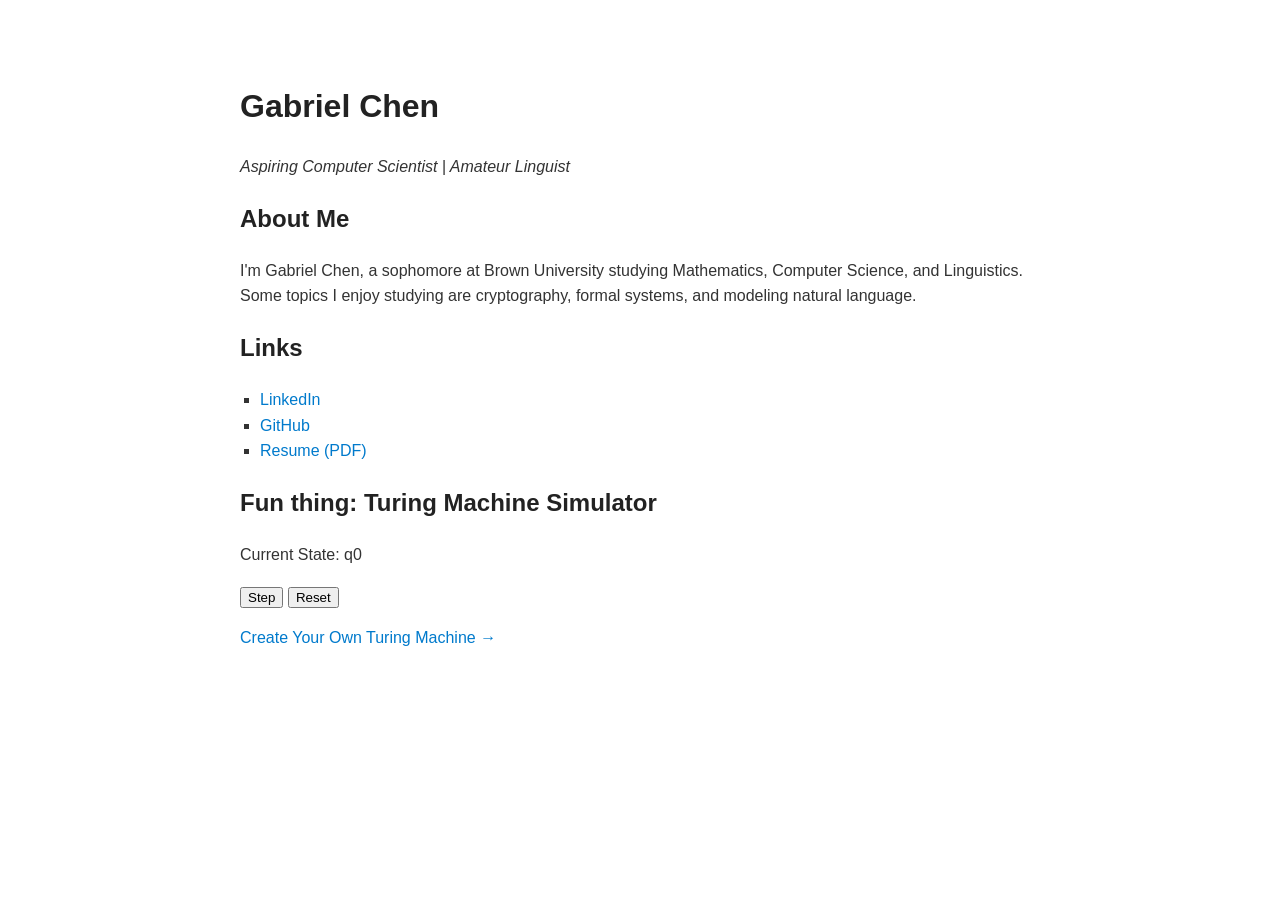
==== index.html @ 01967eda "lots" ====
<!DOCTYPE html>
<html lang="en">
<head>
    <meta charset="UTF-8">
    <title>Gabriel Chen</title>
    <style>
        body {
            font-family: Arial, sans-serif;
            max-width: 800px;
            margin: 40px auto;
            padding: 20px;
            line-height: 1.6;
            color: #333;
        }
        h1, h2 {
            color: #222;
        }
        a {
            color: #007acc;
            text-decoration: none;
        }
        a:hover {
            text-decoration: underline;
        }
        ul {
            list-style-type: square;
            padding-left: 20px;
        }
        .headshot {
            width: 120px;
            border-radius: 50%;
            margin-bottom: 20px;
        }
    </style>
</head>
<body>

    <h1>Gabriel Chen</h1>
    <p><em>Aspiring Computer Scientist | Amateur Linguist</em></p>

    <!-- Optional Headshot -->
    <!-- <img src="headshot.jpg" alt="Gabriel Chen" class="headshot"> -->

    <h2>About Me</h2>
    <p>
        I'm Gabriel Chen, a sophomore at Brown University studying Mathematics, Computer Science, 
        and Linguistics. Some topics I enjoy studying are cryptography, formal systems, 
        and modeling natural language.
    </p>

    <h2>Links</h2>
    <ul>
        <li><a href="https://www.linkedin.com/in/gabriel-chen-724387316/" target="_blank">LinkedIn</a></li>
        <li><a href="https://github.com/gabechen" target="_blank">GitHub</a></li>
        <li><a href="Gabriel Chen - Brown University Math CS.pdf" target="_blank">Resume (PDF)</a></li>
    </ul>

    <h2>Fun thing: Turing Machine Simulator</h2>
    <div id="tapeDisplay" class="tape"></div>
    <p>Current State: <span id="currentState">q0</span></p>
    <button onclick="step()">Step</button>
    <button onclick="reset()">Reset</button>
    <p><a href="create-your-own.html">Create Your Own Turing Machine →</a></p>
    <!--<h2>Projects</h2>
    <ul>
        <li>
            <strong>Placeholder
        </li>
    </ul>

    <h2>Research</h2>
    <ul>
        <li>
            <strong>Placeholder
        </li>
    </ul>

    <p style="margin-top: 40px; font-size: 0.9em;">
        © 2025 Gabriel Chen • Last updated August 2025
    </p> -->

</body>
</html>
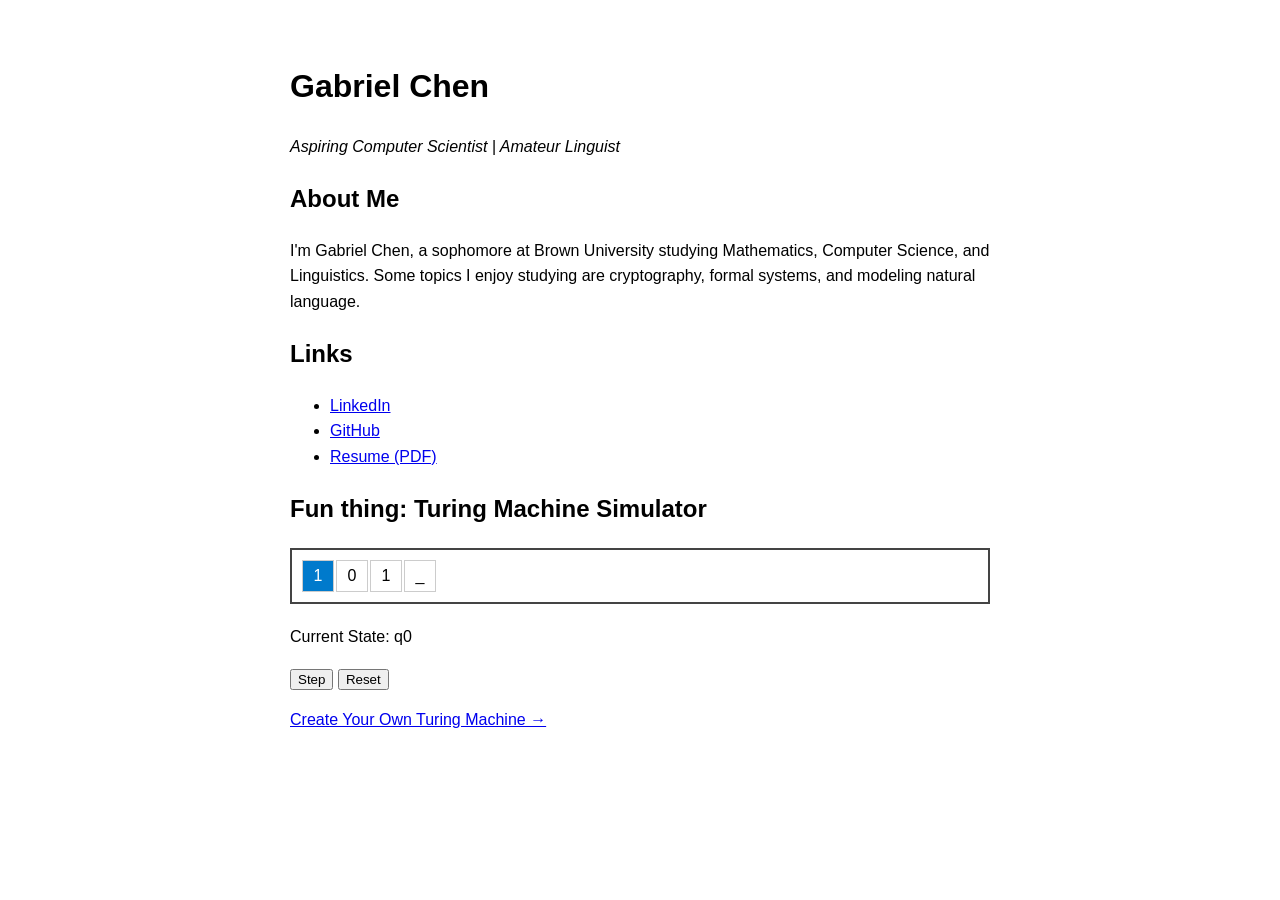
==== commit aecc0bd6: "style stuff" ====
--- a/index.html
+++ b/index.html
@@ -3,35 +3,8 @@
 <head>
     <meta charset="UTF-8">
     <title>Gabriel Chen</title>
-    <style>
-        body {
-            font-family: Arial, sans-serif;
-            max-width: 800px;
-            margin: 40px auto;
-            padding: 20px;
-            line-height: 1.6;
-            color: #333;
-        }
-        h1, h2 {
-            color: #222;
-        }
-        a {
-            color: #007acc;
-            text-decoration: none;
-        }
-        a:hover {
-            text-decoration: underline;
-        }
-        ul {
-            list-style-type: square;
-            padding-left: 20px;
-        }
-        .headshot {
-            width: 120px;
-            border-radius: 50%;
-            margin-bottom: 20px;
-        }
-    </style>
+    <link rel="stylesheet" href="style.css">
+    <script src="script.js" defer></script>
 </head>
 <body>
 
--- a/style.css
+++ b/style.css
@@ -0,0 +1,25 @@
+body {
+    font-family: Arial, sans-serif;
+    padding: 40px;
+    max-width: 700px;
+    margin: auto;
+    line-height: 1.6;
+}
+.tape {
+    display: flex;
+    border: 2px solid #444;
+    padding: 10px;
+    margin: 20px 0;
+}
+.tape div {
+    width: 30px;
+    height: 30px;
+    border: 1px solid #ccc;
+    text-align: center;
+    line-height: 30px;
+    margin-right: 2px;
+}
+.tape .head {
+    background-color: #007acc;
+    color: white;
+}
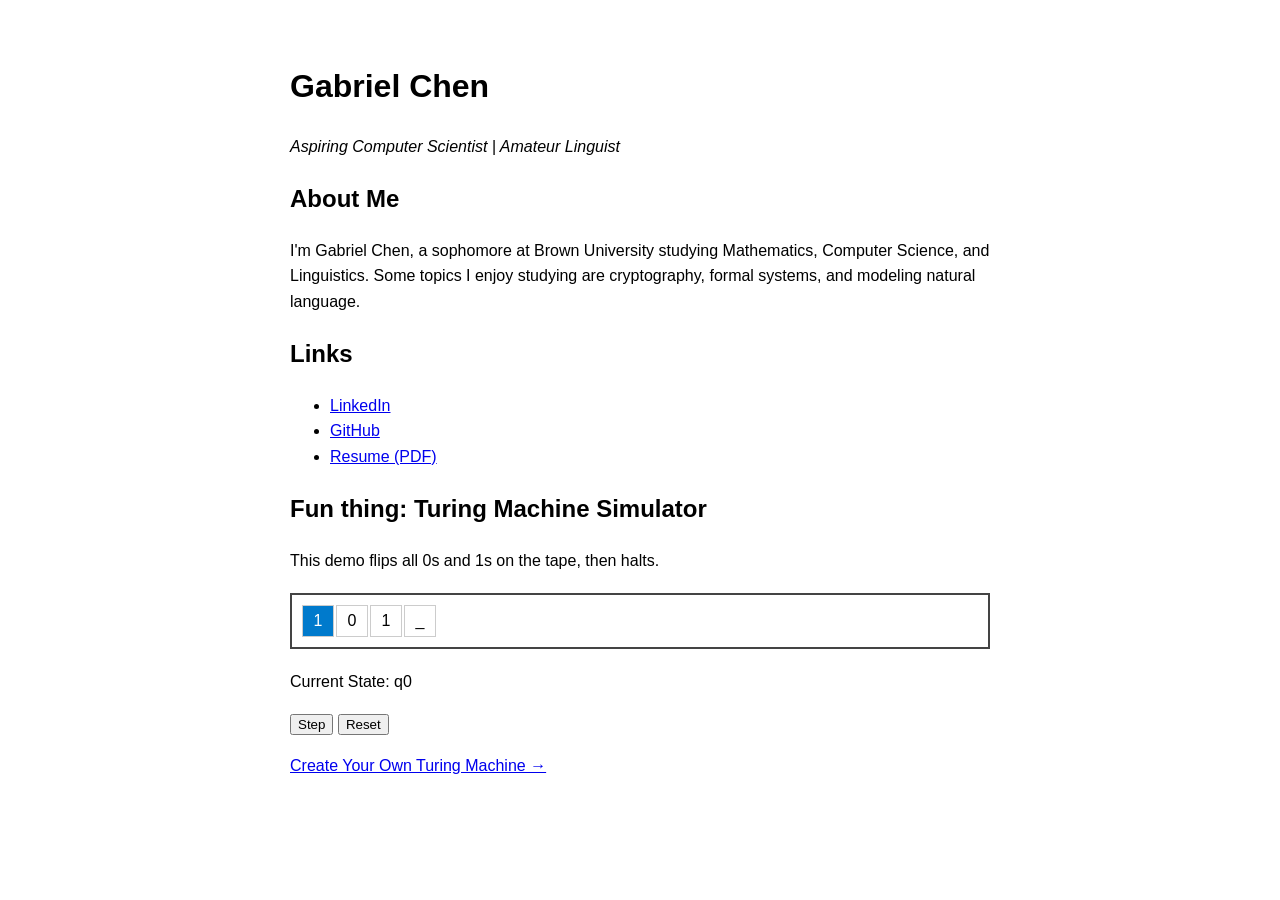
==== commit 77e3df17: "dafd" ====
--- a/index.html
+++ b/index.html
@@ -29,10 +29,13 @@
     </ul>
 
     <h2>Fun thing: Turing Machine Simulator</h2>
+    <p>This demo flips all 0s and 1s on the tape, then halts.</p>
+    
     <div id="tapeDisplay" class="tape"></div>
     <p>Current State: <span id="currentState">q0</span></p>
     <button onclick="step()">Step</button>
     <button onclick="reset()">Reset</button>
+
     <p><a href="create-your-own.html">Create Your Own Turing Machine →</a></p>
     <!--<h2>Projects</h2>
     <ul>
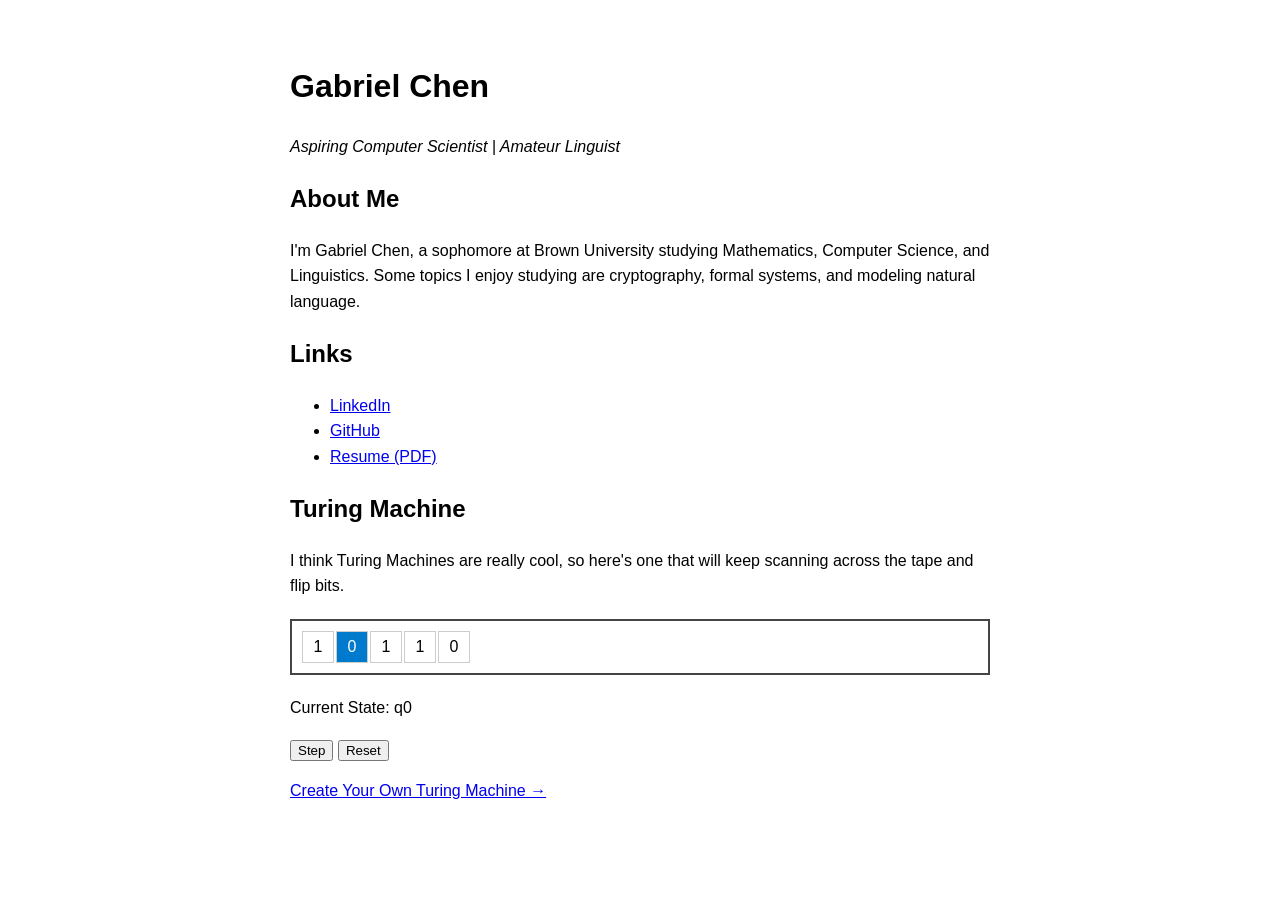
==== commit e70eb541: "Update index.html" ====
--- a/index.html
+++ b/index.html
@@ -28,8 +28,8 @@
         <li><a href="Gabriel Chen - Brown University Math CS.pdf" target="_blank">Resume (PDF)</a></li>
     </ul>
 
-    <h2>Fun thing: Turing Machine Simulator</h2>
-    <p>This demo flips all 0s and 1s on the tape, then halts.</p>
+    <h2>Turing Machine</h2>
+    <p>I think Turing Machines are really cool, so here's one that will keep scanning across the tape and flip bits.</p>
     
     <div id="tapeDisplay" class="tape"></div>
     <p>Current State: <span id="currentState">q0</span></p>
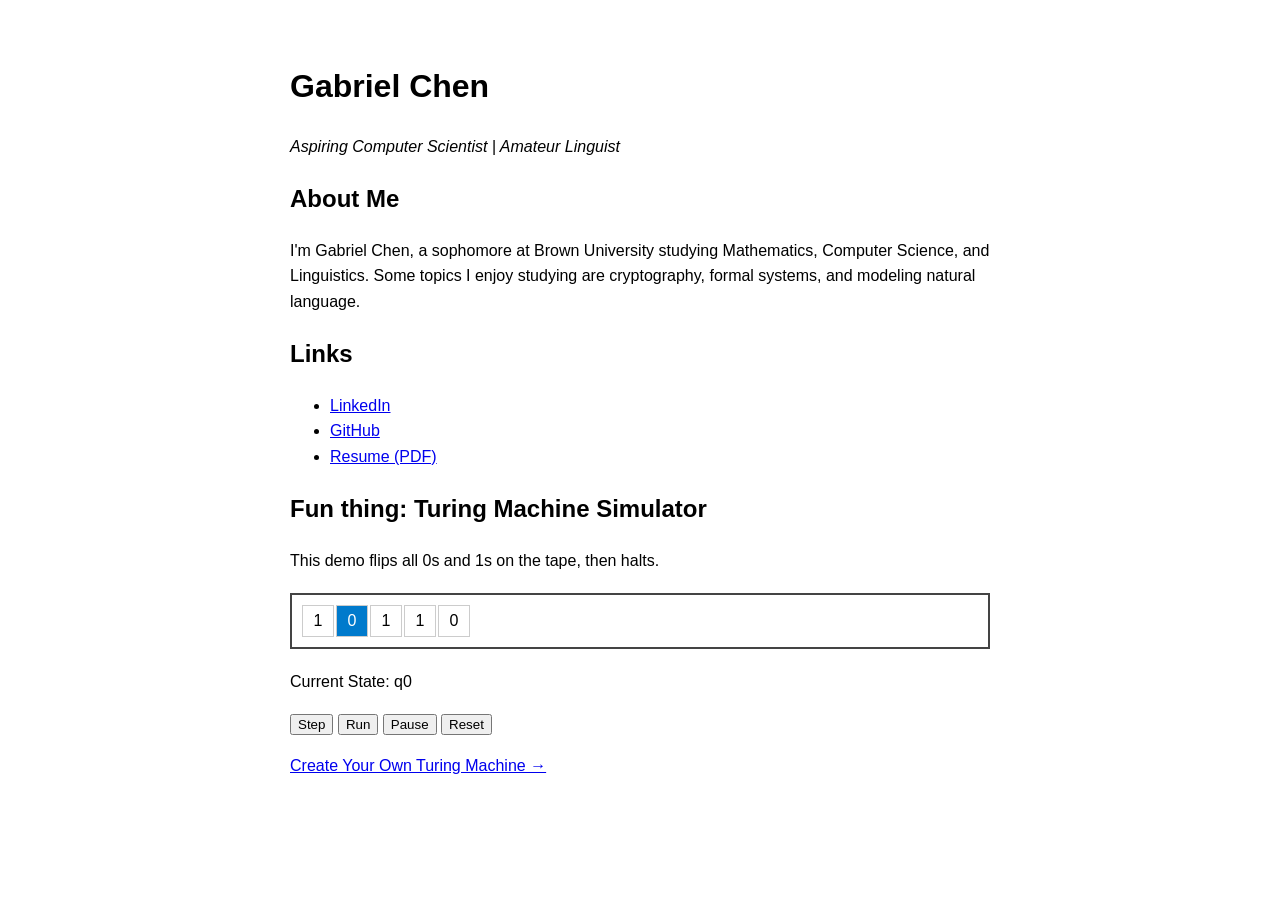
==== commit 3e634b9b: "dfad" ====
--- a/index.html
+++ b/index.html
@@ -28,12 +28,14 @@
         <li><a href="Gabriel Chen - Brown University Math CS.pdf" target="_blank">Resume (PDF)</a></li>
     </ul>
 
-    <h2>Turing Machine</h2>
-    <p>I think Turing Machines are really cool, so here's one that will keep scanning across the tape and flip bits.</p>
+    <h2>Fun thing: Turing Machine Simulator</h2>
+    <p>This demo flips all 0s and 1s on the tape, then halts.</p>
     
     <div id="tapeDisplay" class="tape"></div>
     <p>Current State: <span id="currentState">q0</span></p>
     <button onclick="step()">Step</button>
+    <button onclick="run()">Run</button>
+    <button onclick="pause()">Pause</button>
     <button onclick="reset()">Reset</button>
 
     <p><a href="create-your-own.html">Create Your Own Turing Machine →</a></p>
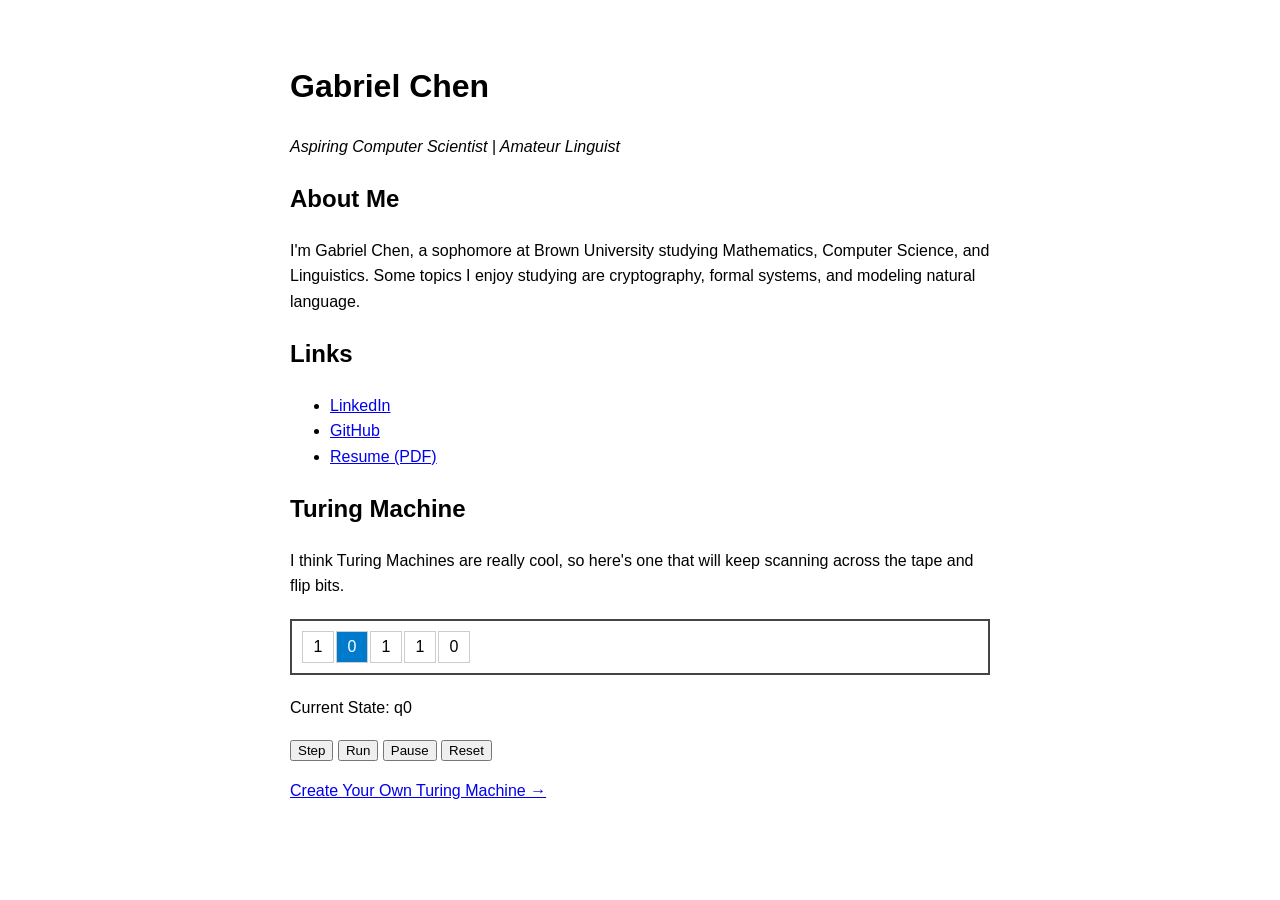
==== commit fe7e19c6: "Merge branch 'main' of https://github.com/gabechen/gabechen.github.io into main" ====
--- a/index.html
+++ b/index.html
@@ -28,8 +28,8 @@
         <li><a href="Gabriel Chen - Brown University Math CS.pdf" target="_blank">Resume (PDF)</a></li>
     </ul>
 
-    <h2>Fun thing: Turing Machine Simulator</h2>
-    <p>This demo flips all 0s and 1s on the tape, then halts.</p>
+    <h2>Turing Machine</h2>
+    <p>I think Turing Machines are really cool, so here's one that will keep scanning across the tape and flip bits.</p>
     
     <div id="tapeDisplay" class="tape"></div>
     <p>Current State: <span id="currentState">q0</span></p>
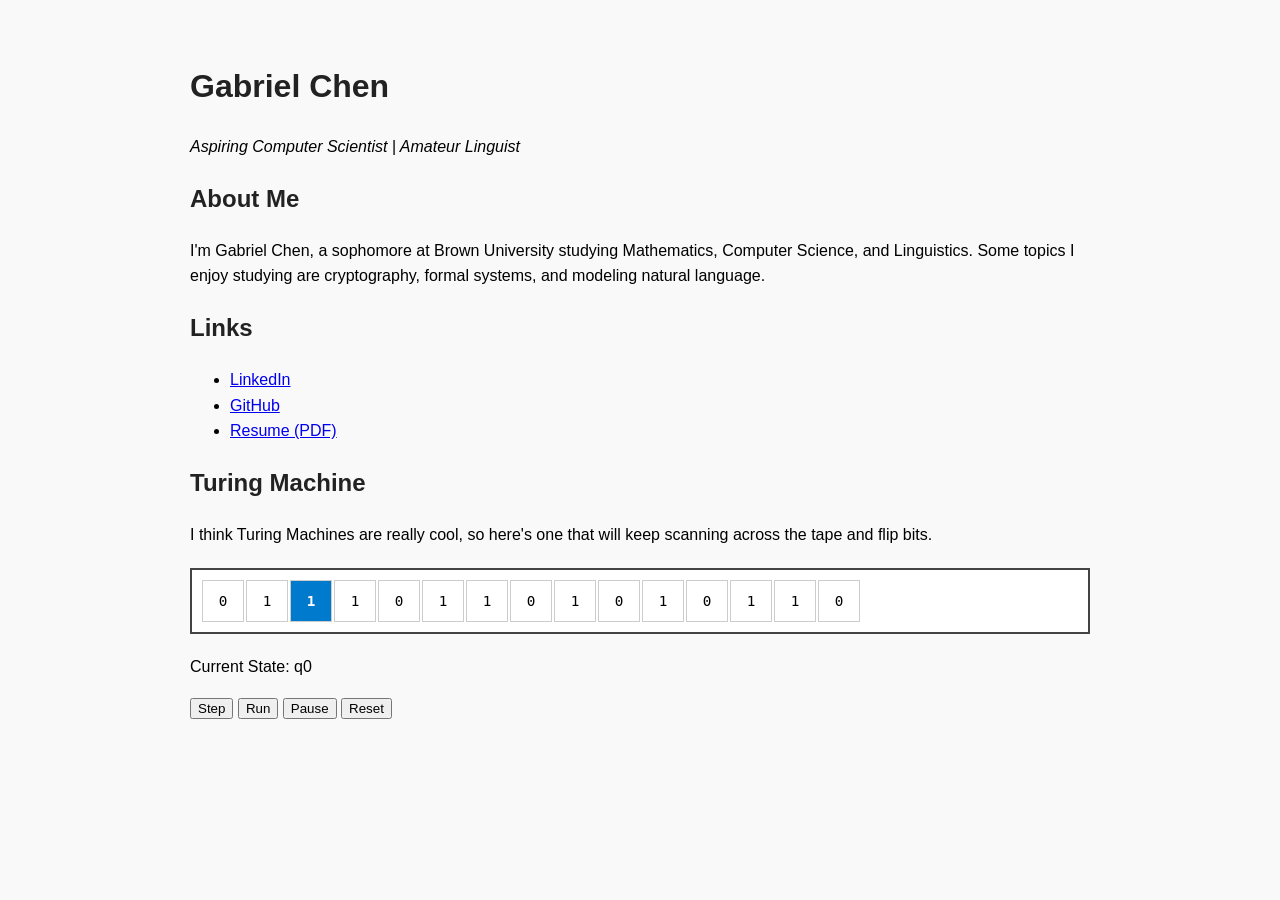
==== commit 51c16b3c: "Update index.html" ====
--- a/index.html
+++ b/index.html
@@ -38,8 +38,8 @@
     <button onclick="pause()">Pause</button>
     <button onclick="reset()">Reset</button>
 
-    <p><a href="create-your-own.html">Create Your Own Turing Machine →</a></p>
-    <!--<h2>Projects</h2>
+    <!--<p><a href="create-your-own.html">Create Your Own Turing Machine →</a></p>
+    <h2>Projects</h2>
     <ul>
         <li>
             <strong>Placeholder
--- a/style.css
+++ b/style.css
@@ -1,25 +1,111 @@
 body {
     font-family: Arial, sans-serif;
     padding: 40px;
-    max-width: 700px;
+    max-width: 900px;
     margin: auto;
     line-height: 1.6;
+    background-color: #f9f9f9;
 }
+
+h1, h2 {
+    color: #222;
+}
+
 .tape {
     display: flex;
     border: 2px solid #444;
     padding: 10px;
     margin: 20px 0;
+    overflow-x: auto;
+    background-color: white;
 }
-.tape div {
-    width: 30px;
-    height: 30px;
+
+.tape div,
+.cell {
+    width: 40px;
+    height: 40px;
     border: 1px solid #ccc;
     text-align: center;
-    line-height: 30px;
+    line-height: 40px;
     margin-right: 2px;
+    font-family: monospace;
+    font-size: 1.1em;
+    cursor: pointer;
+    background-color: #fff;
+    transition: background-color 0.2s;
 }
-.tape .head {
+
+.tape .head,
+.cell.head {
     background-color: #007acc;
     color: white;
+    font-weight: bold;
 }
+
+.controls {
+    margin-bottom: 20px;
+}
+
+.controls button {
+    margin: 5px 8px 5px 0;
+    padding: 8px 16px;
+    font-size: 1em;
+    cursor: pointer;
+    background-color: #007acc;
+    color: white;
+    border: none;
+    border-radius: 4px;
+    transition: background-color 0.2s ease;
+}
+
+.controls button:hover {
+    background-color: #005e99;
+}
+
+input, select, textarea {
+    padding: 6px 10px;
+    margin: 6px 0;
+    font-size: 1em;
+    width: 100%;
+    box-sizing: border-box;
+}
+
+.grid {
+    display: grid;
+    grid-template-columns: 1fr 1fr;
+    gap: 30px;
+    margin-top: 40px;
+}
+
+form label {
+    display: block;
+    margin-top: 10px;
+}
+
+button[type="submit"] {
+    margin-top: 15px;
+    background-color: #28a745;
+    border: none;
+    color: white;
+    padding: 8px 14px;
+    cursor: pointer;
+    border-radius: 4px;
+    transition: background-color 0.2s ease;
+}
+
+button[type="submit"]:hover {
+    background-color: #218838;
+}
+
+.transitions table {
+    width: 100%;
+    border-collapse: collapse;
+    background-color: white;
+}
+
+.transitions th,
+.transitions td {
+    padding: 8px;
+    border: 1px solid #ccc;
+    text-align: center;
+}
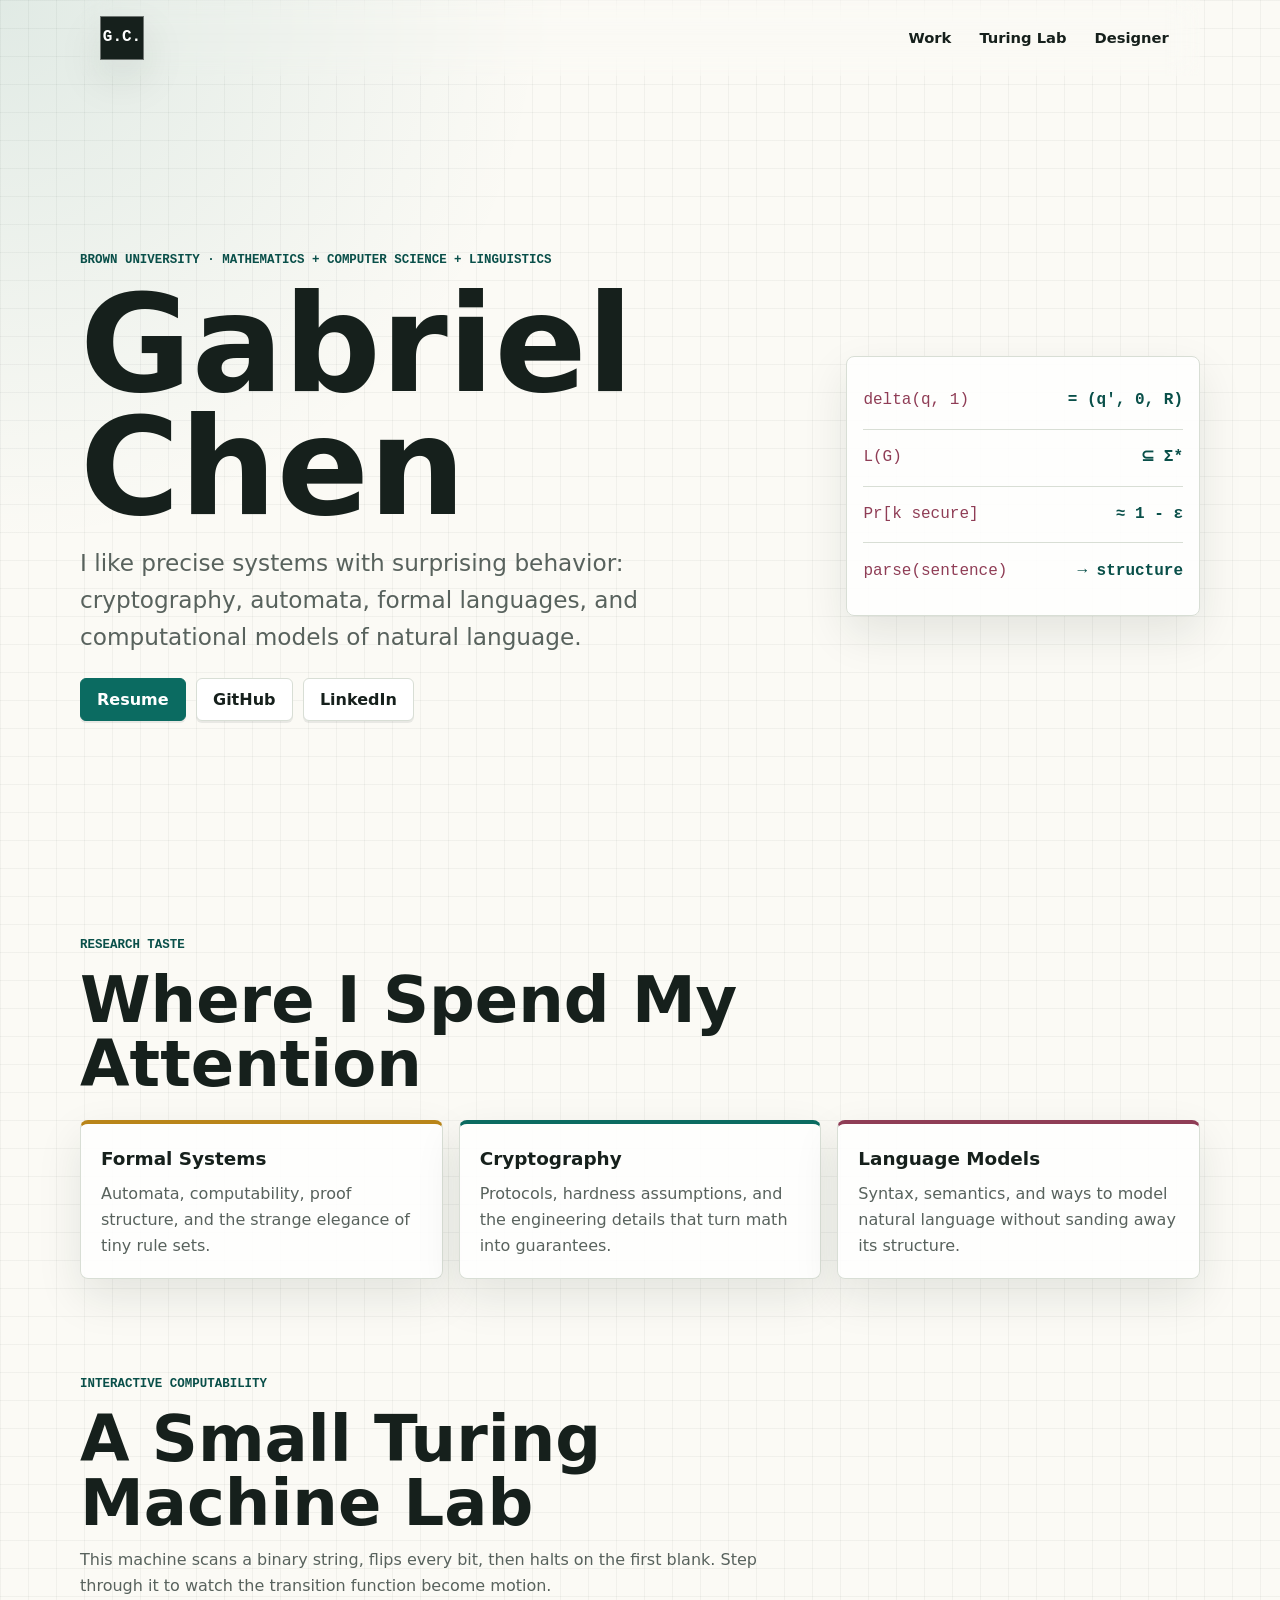
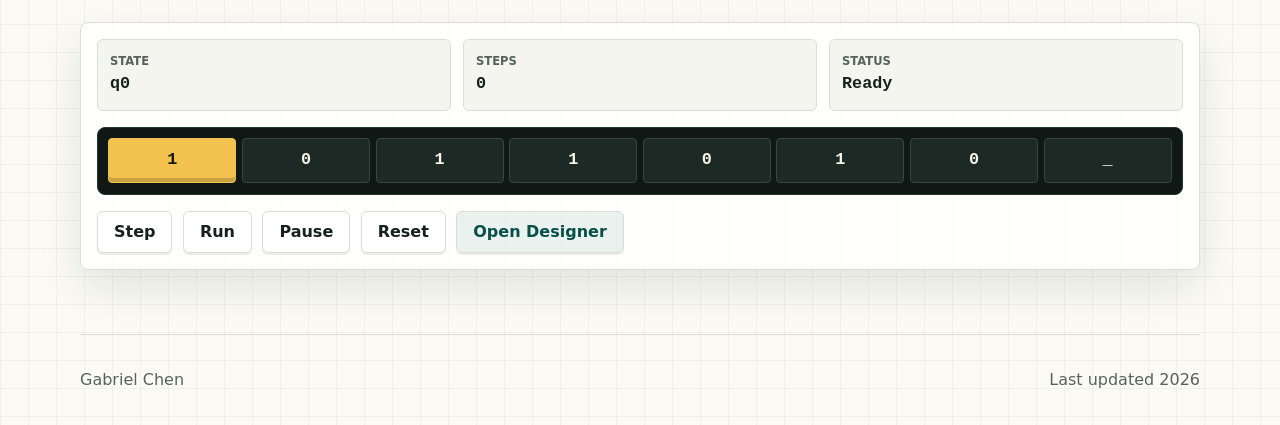
==== commit 30eb2cbd: "Revamp personal site and Turing machine lab" ====
--- a/index.html
+++ b/index.html
@@ -2,60 +2,106 @@
 <html lang="en">
 <head>
     <meta charset="UTF-8">
-    <title>Gabriel Chen</title>
+    <meta name="viewport" content="width=device-width, initial-scale=1.0">
+    <title>Gabriel Chen | Math, CS, Linguistics</title>
+    <meta name="description" content="Gabriel Chen studies mathematics, computer science, and linguistics at Brown University.">
     <link rel="stylesheet" href="style.css">
     <script src="script.js" defer></script>
 </head>
-<body>
+<body data-page="home">
+    <header class="site-header">
+        <a class="brand" href="index.html" aria-label="Gabriel Chen home">G.C.</a>
+        <nav aria-label="Primary navigation">
+            <a href="#work">Work</a>
+            <a href="#machine">Turing Lab</a>
+            <a href="create-your-own.html">Designer</a>
+        </nav>
+    </header>
 
-    <h1>Gabriel Chen</h1>
-    <p><em>Aspiring Computer Scientist | Amateur Linguist</em></p>
+    <main>
+        <section class="hero">
+            <div class="hero-copy">
+                <p class="eyebrow">Brown University · Mathematics + Computer Science + Linguistics</p>
+                <h1>Gabriel Chen</h1>
+                <p class="lede">
+                    I like precise systems with surprising behavior: cryptography, automata,
+                    formal languages, and computational models of natural language.
+                </p>
+                <div class="hero-actions" aria-label="Profile links">
+                    <a class="button primary" href="Gabriel Chen - Brown University Math CS.pdf" target="_blank" rel="noreferrer">Resume</a>
+                    <a class="button" href="https://github.com/gabechen" target="_blank" rel="noreferrer">GitHub</a>
+                    <a class="button" href="https://www.linkedin.com/in/gabriel-chen-724387316/" target="_blank" rel="noreferrer">LinkedIn</a>
+                </div>
+            </div>
+            <aside class="proof-panel" aria-label="Mathematical interests">
+                <div class="proof-line"><span>delta(q, 1)</span><strong>= (q', 0, R)</strong></div>
+                <div class="proof-line"><span>L(G)</span><strong>&subseteq; &Sigma;*</strong></div>
+                <div class="proof-line"><span>Pr[k secure]</span><strong>&asymp; 1 - &epsilon;</strong></div>
+                <div class="proof-line"><span>parse(sentence)</span><strong>&rarr; structure</strong></div>
+            </aside>
+        </section>
 
-    <!-- Optional Headshot -->
-    <!-- <img src="headshot.jpg" alt="Gabriel Chen" class="headshot"> -->
+        <section class="section" id="work">
+            <div class="section-heading">
+                <p class="eyebrow">Research Taste</p>
+                <h2>Where I Spend My Attention</h2>
+            </div>
+            <div class="topic-grid">
+                <article class="topic-card">
+                    <h3>Formal Systems</h3>
+                    <p>Automata, computability, proof structure, and the strange elegance of tiny rule sets.</p>
+                </article>
+                <article class="topic-card">
+                    <h3>Cryptography</h3>
+                    <p>Protocols, hardness assumptions, and the engineering details that turn math into guarantees.</p>
+                </article>
+                <article class="topic-card">
+                    <h3>Language Models</h3>
+                    <p>Syntax, semantics, and ways to model natural language without sanding away its structure.</p>
+                </article>
+            </div>
+        </section>
 
-    <h2>About Me</h2>
-    <p>
-        I'm Gabriel Chen, a sophomore at Brown University studying Mathematics, Computer Science, 
-        and Linguistics. Some topics I enjoy studying are cryptography, formal systems, 
-        and modeling natural language.
-    </p>
+        <section class="section machine-section" id="machine">
+            <div class="section-heading">
+                <p class="eyebrow">Interactive Computability</p>
+                <h2>A Small Turing Machine Lab</h2>
+                <p>
+                    This machine scans a binary string, flips every bit, then halts on the first blank.
+                    Step through it to watch the transition function become motion.
+                </p>
+            </div>
 
-    <h2>Links</h2>
-    <ul>
-        <li><a href="https://www.linkedin.com/in/gabriel-chen-724387316/" target="_blank">LinkedIn</a></li>
-        <li><a href="https://github.com/gabechen" target="_blank">GitHub</a></li>
-        <li><a href="Gabriel Chen - Brown University Math CS.pdf" target="_blank">Resume (PDF)</a></li>
-    </ul>
+            <div class="machine-shell">
+                <div class="machine-toolbar">
+                    <div>
+                        <span class="label">State</span>
+                        <strong id="currentState">q0</strong>
+                    </div>
+                    <div>
+                        <span class="label">Steps</span>
+                        <strong id="stepCount">0</strong>
+                    </div>
+                    <div>
+                        <span class="label">Status</span>
+                        <strong id="machineStatus">Ready</strong>
+                    </div>
+                </div>
+                <div id="tapeDisplay" class="tape" aria-label="Turing machine tape"></div>
+                <div class="controls" aria-label="Turing machine controls">
+                    <button type="button" data-action="step">Step</button>
+                    <button type="button" data-action="run">Run</button>
+                    <button type="button" data-action="pause">Pause</button>
+                    <button type="button" data-action="reset">Reset</button>
+                    <a class="button subtle" href="create-your-own.html">Open Designer</a>
+                </div>
+            </div>
+        </section>
+    </main>
 
-    <h2>Turing Machine</h2>
-    <p>I think Turing Machines are really cool, so here's one that will keep scanning across the tape and flip bits.</p>
-    
-    <div id="tapeDisplay" class="tape"></div>
-    <p>Current State: <span id="currentState">q0</span></p>
-    <button onclick="step()">Step</button>
-    <button onclick="run()">Run</button>
-    <button onclick="pause()">Pause</button>
-    <button onclick="reset()">Reset</button>
-
-    <!--<p><a href="create-your-own.html">Create Your Own Turing Machine →</a></p>
-    <h2>Projects</h2>
-    <ul>
-        <li>
-            <strong>Placeholder
-        </li>
-    </ul>
-
-    <h2>Research</h2>
-    <ul>
-        <li>
-            <strong>Placeholder
-        </li>
-    </ul>
-
-    <p style="margin-top: 40px; font-size: 0.9em;">
-        © 2025 Gabriel Chen • Last updated August 2025
-    </p> -->
-
+    <footer>
+        <span>Gabriel Chen</span>
+        <span>Last updated 2026</span>
+    </footer>
 </body>
 </html>
--- a/style.css
+++ b/style.css
@@ -1,111 +1,500 @@
+:root {
+    color-scheme: light;
+    --ink: #16201c;
+    --muted: #58625d;
+    --paper: #fbfaf5;
+    --panel: #ffffff;
+    --line: #d8ded5;
+    --accent: #0b6b61;
+    --accent-strong: #094f49;
+    --gold: #b98519;
+    --rose: #8f3d56;
+    --shadow: 0 18px 45px rgba(24, 38, 33, 0.1);
+}
+
+* {
+    box-sizing: border-box;
+}
+
+html {
+    scroll-behavior: smooth;
+}
+
 body {
-    font-family: Arial, sans-serif;
-    padding: 40px;
-    max-width: 900px;
-    margin: auto;
+    margin: 0;
+    min-height: 100vh;
+    color: var(--ink);
+    font-family: Inter, ui-sans-serif, system-ui, -apple-system, BlinkMacSystemFont, "Segoe UI", sans-serif;
     line-height: 1.6;
-    background-color: #f9f9f9;
-}
-
-h1, h2 {
-    color: #222;
+    background:
+        linear-gradient(rgba(22, 32, 28, 0.045) 1px, transparent 1px),
+        linear-gradient(90deg, rgba(22, 32, 28, 0.045) 1px, transparent 1px),
+        radial-gradient(circle at top left, rgba(11, 107, 97, 0.11), transparent 34rem),
+        var(--paper);
+    background-size: 28px 28px, 28px 28px, auto, auto;
+}
+
+a {
+    color: var(--accent-strong);
+    text-decoration-thickness: 0.08em;
+    text-underline-offset: 0.18em;
+}
+
+.site-header {
+    position: sticky;
+    top: 0;
+    z-index: 10;
+    display: flex;
+    align-items: center;
+    justify-content: space-between;
+    gap: 1.5rem;
+    max-width: 1120px;
+    margin: 0 auto;
+    padding: 1rem 1.25rem;
+    backdrop-filter: blur(14px);
+}
+
+.brand {
+    display: grid;
+    width: 2.75rem;
+    height: 2.75rem;
+    place-items: center;
+    color: var(--panel);
+    font-family: "SFMono-Regular", Consolas, "Liberation Mono", monospace;
+    font-weight: 800;
+    text-decoration: none;
+    background: var(--ink);
+    border: 1px solid rgba(255, 255, 255, 0.38);
+    box-shadow: var(--shadow);
+}
+
+nav {
+    display: flex;
+    flex-wrap: wrap;
+    justify-content: flex-end;
+    gap: 0.35rem;
+}
+
+nav a {
+    padding: 0.45rem 0.7rem;
+    color: var(--ink);
+    font-size: 0.92rem;
+    font-weight: 700;
+    text-decoration: none;
+}
+
+nav a:hover,
+nav a[aria-current="page"] {
+    color: var(--accent-strong);
+    background: rgba(11, 107, 97, 0.09);
+}
+
+main,
+footer {
+    width: min(1120px, calc(100% - 2rem));
+    margin: 0 auto;
+}
+
+.hero {
+    display: grid;
+    grid-template-columns: minmax(0, 1.35fr) minmax(18rem, 0.65fr);
+    gap: 2rem;
+    align-items: stretch;
+    min-height: calc(100vh - 7rem);
+    padding: 5rem 0 3rem;
+}
+
+.hero-copy {
+    align-self: center;
+}
+
+.eyebrow {
+    margin: 0 0 0.75rem;
+    color: var(--accent-strong);
+    font-family: "SFMono-Regular", Consolas, "Liberation Mono", monospace;
+    font-size: 0.78rem;
+    font-weight: 800;
+    letter-spacing: 0;
+    text-transform: uppercase;
+}
+
+h1,
+h2,
+h3,
+p {
+    margin-top: 0;
+}
+
+h1 {
+    max-width: 12ch;
+    margin-bottom: 1rem;
+    font-size: clamp(4rem, 12vw, 8.5rem);
+    line-height: 0.9;
+    letter-spacing: 0;
+}
+
+h2 {
+    margin-bottom: 0.75rem;
+    font-size: clamp(2rem, 5vw, 4rem);
+    line-height: 1;
+    letter-spacing: 0;
+}
+
+h3 {
+    margin-bottom: 0.5rem;
+    font-size: 1.15rem;
+}
+
+.lede {
+    max-width: 42rem;
+    color: var(--muted);
+    font-size: clamp(1.1rem, 2.6vw, 1.45rem);
+}
+
+.hero-actions,
+.controls {
+    display: flex;
+    flex-wrap: wrap;
+    gap: 0.65rem;
+    align-items: center;
+}
+
+.button,
+button {
+    display: inline-flex;
+    min-height: 2.65rem;
+    align-items: center;
+    justify-content: center;
+    padding: 0.68rem 1rem;
+    color: var(--ink);
+    font: inherit;
+    font-weight: 800;
+    line-height: 1;
+    text-decoration: none;
+    background: var(--panel);
+    border: 1px solid var(--line);
+    border-radius: 6px;
+    cursor: pointer;
+    box-shadow: 0 2px 0 rgba(22, 32, 28, 0.08);
+}
+
+.button:hover,
+button:hover {
+    border-color: var(--accent);
+    transform: translateY(-1px);
+}
+
+.button.primary,
+button[type="submit"] {
+    color: var(--panel);
+    background: var(--accent);
+    border-color: var(--accent);
+}
+
+.button.subtle {
+    color: var(--accent-strong);
+    background: rgba(11, 107, 97, 0.08);
+}
+
+.proof-panel,
+.machine-shell,
+.editor-panel,
+.topic-card {
+    background: rgba(255, 255, 255, 0.86);
+    border: 1px solid var(--line);
+    border-radius: 8px;
+    box-shadow: var(--shadow);
+}
+
+.proof-panel {
+    align-self: center;
+    padding: 1rem;
+    font-family: "SFMono-Regular", Consolas, "Liberation Mono", monospace;
+}
+
+.proof-line {
+    display: flex;
+    justify-content: space-between;
+    gap: 1rem;
+    padding: 0.95rem 0;
+    border-bottom: 1px solid var(--line);
+}
+
+.proof-line:last-child {
+    border-bottom: 0;
+}
+
+.proof-line span {
+    color: var(--rose);
+}
+
+.proof-line strong {
+    color: var(--accent-strong);
+    text-align: right;
+}
+
+.section,
+.page-title {
+    padding: 4.5rem 0 1.5rem;
+}
+
+.section-heading {
+    max-width: 46rem;
+    margin-bottom: 1.5rem;
+}
+
+.section-heading p:last-child,
+.page-title p:last-child {
+    color: var(--muted);
+}
+
+.section-heading.compact h2 {
+    font-size: 1.5rem;
+}
+
+.topic-grid,
+.designer-grid {
+    display: grid;
+    grid-template-columns: repeat(3, minmax(0, 1fr));
+    gap: 1rem;
+}
+
+.topic-card,
+.editor-panel {
+    padding: 1.25rem;
+}
+
+.topic-card {
+    border-top: 4px solid var(--gold);
+}
+
+.topic-card:nth-child(2) {
+    border-top-color: var(--accent);
+}
+
+.topic-card:nth-child(3) {
+    border-top-color: var(--rose);
+}
+
+.topic-card p {
+    margin-bottom: 0;
+    color: var(--muted);
+}
+
+.machine-section {
+    padding-bottom: 4rem;
+}
+
+.machine-shell {
+    padding: 1rem;
+}
+
+.machine-toolbar {
+    display: grid;
+    grid-template-columns: repeat(auto-fit, minmax(8rem, 1fr));
+    gap: 0.75rem;
+    margin-bottom: 1rem;
+}
+
+.machine-toolbar > div {
+    min-width: 0;
+    padding: 0.75rem;
+    background: #f3f5ee;
+    border: 1px solid var(--line);
+    border-radius: 6px;
+}
+
+.label {
+    display: block;
+    color: var(--muted);
+    font-size: 0.72rem;
+    font-weight: 800;
+    text-transform: uppercase;
+}
+
+.machine-toolbar strong {
+    display: block;
+    overflow: hidden;
+    font-family: "SFMono-Regular", Consolas, "Liberation Mono", monospace;
+    font-size: 1.05rem;
+    text-overflow: ellipsis;
+    white-space: nowrap;
 }
 
 .tape {
-    display: flex;
-    border: 2px solid #444;
-    padding: 10px;
-    margin: 20px 0;
+    display: grid;
+    grid-auto-columns: minmax(2.6rem, 1fr);
+    grid-auto-flow: column;
+    gap: 0.35rem;
+    min-height: 4.25rem;
+    margin: 0 0 1rem;
+    padding: 0.65rem;
     overflow-x: auto;
-    background-color: white;
-}
-
-.tape div,
+    background: #101815;
+    border: 1px solid #27342f;
+    border-radius: 8px;
+}
+
 .cell {
-    width: 40px;
-    height: 40px;
-    border: 1px solid #ccc;
-    text-align: center;
-    line-height: 40px;
-    margin-right: 2px;
-    font-family: monospace;
-    font-size: 1.1em;
-    cursor: pointer;
-    background-color: #fff;
-    transition: background-color 0.2s;
-}
-
-.tape .head,
+    display: grid;
+    min-width: 2.6rem;
+    height: 2.8rem;
+    place-items: center;
+    color: #f8f5e8;
+    font-family: "SFMono-Regular", Consolas, "Liberation Mono", monospace;
+    font-size: 1.05rem;
+    font-weight: 800;
+    background: #1d2924;
+    border: 1px solid #354740;
+    border-radius: 4px;
+}
+
 .cell.head {
-    background-color: #007acc;
-    color: white;
-    font-weight: bold;
-}
-
-.controls {
-    margin-bottom: 20px;
-}
-
-.controls button {
-    margin: 5px 8px 5px 0;
-    padding: 8px 16px;
-    font-size: 1em;
-    cursor: pointer;
-    background-color: #007acc;
-    color: white;
-    border: none;
-    border-radius: 4px;
-    transition: background-color 0.2s ease;
-}
-
-.controls button:hover {
-    background-color: #005e99;
-}
-
-input, select, textarea {
-    padding: 6px 10px;
-    margin: 6px 0;
-    font-size: 1em;
+    color: #101815;
+    background: #f2c14e;
+    border-color: #f2c14e;
+    box-shadow: inset 0 -4px 0 rgba(16, 24, 21, 0.18);
+}
+
+.editable .cell {
+    cursor: text;
+}
+
+.editable .cell:focus {
+    outline: 2px solid var(--gold);
+    outline-offset: 2px;
+}
+
+.select-label {
+    display: inline-flex;
+    min-width: min(100%, 16rem);
+    align-items: center;
+    gap: 0.5rem;
+    color: var(--muted);
+    font-weight: 800;
+}
+
+.select-label span {
+    font-size: 0.78rem;
+    text-transform: uppercase;
+}
+
+input,
+select {
     width: 100%;
-    box-sizing: border-box;
-}
-
-.grid {
-    display: grid;
-    grid-template-columns: 1fr 1fr;
-    gap: 30px;
-    margin-top: 40px;
+    min-height: 2.65rem;
+    padding: 0.55rem 0.7rem;
+    color: var(--ink);
+    font: inherit;
+    background: var(--panel);
+    border: 1px solid var(--line);
+    border-radius: 6px;
+}
+
+.select-label select {
+    min-width: 12rem;
+}
+
+.designer-grid {
+    grid-template-columns: minmax(16rem, 0.75fr) minmax(0, 1.25fr);
+    padding: 1rem 0 4rem;
 }
 
 form label {
     display: block;
-    margin-top: 10px;
-}
-
-button[type="submit"] {
-    margin-top: 15px;
-    background-color: #28a745;
-    border: none;
-    color: white;
-    padding: 8px 14px;
-    cursor: pointer;
-    border-radius: 4px;
-    transition: background-color 0.2s ease;
-}
-
-button[type="submit"]:hover {
-    background-color: #218838;
-}
-
-.transitions table {
+    margin-bottom: 0.85rem;
+    color: var(--muted);
+    font-size: 0.9rem;
+    font-weight: 800;
+}
+
+.table-wrap {
+    overflow-x: auto;
+}
+
+table {
     width: 100%;
     border-collapse: collapse;
-    background-color: white;
-}
-
-.transitions th,
-.transitions td {
-    padding: 8px;
-    border: 1px solid #ccc;
-    text-align: center;
-}
+    background: var(--panel);
+}
+
+th,
+td {
+    padding: 0.72rem;
+    text-align: left;
+    border-bottom: 1px solid var(--line);
+}
+
+th {
+    color: var(--muted);
+    font-size: 0.75rem;
+    text-transform: uppercase;
+}
+
+td {
+    font-family: "SFMono-Regular", Consolas, "Liberation Mono", monospace;
+}
+
+footer {
+    display: flex;
+    justify-content: space-between;
+    gap: 1rem;
+    padding: 2rem 0;
+    color: var(--muted);
+    border-top: 1px solid var(--line);
+}
+
+@media (max-width: 820px) {
+    .hero,
+    .topic-grid,
+    .designer-grid {
+        grid-template-columns: 1fr;
+    }
+
+    .hero {
+        min-height: auto;
+        padding-top: 3rem;
+    }
+
+    .machine-toolbar {
+        grid-template-columns: repeat(2, minmax(0, 1fr));
+    }
+}
+
+@media (max-width: 560px) {
+    main,
+    footer {
+        width: min(100% - 1rem, 1120px);
+    }
+
+    .site-header {
+        align-items: flex-start;
+        padding: 0.75rem 0.5rem;
+    }
+
+    nav a {
+        padding: 0.38rem 0.45rem;
+        font-size: 0.86rem;
+    }
+
+    h1 {
+        font-size: 3.6rem;
+    }
+
+    .proof-line {
+        flex-direction: column;
+        gap: 0.2rem;
+    }
+
+    .proof-line strong {
+        text-align: left;
+    }
+
+    .machine-toolbar {
+        grid-template-columns: 1fr;
+    }
+
+    footer {
+        flex-direction: column;
+    }
+}
